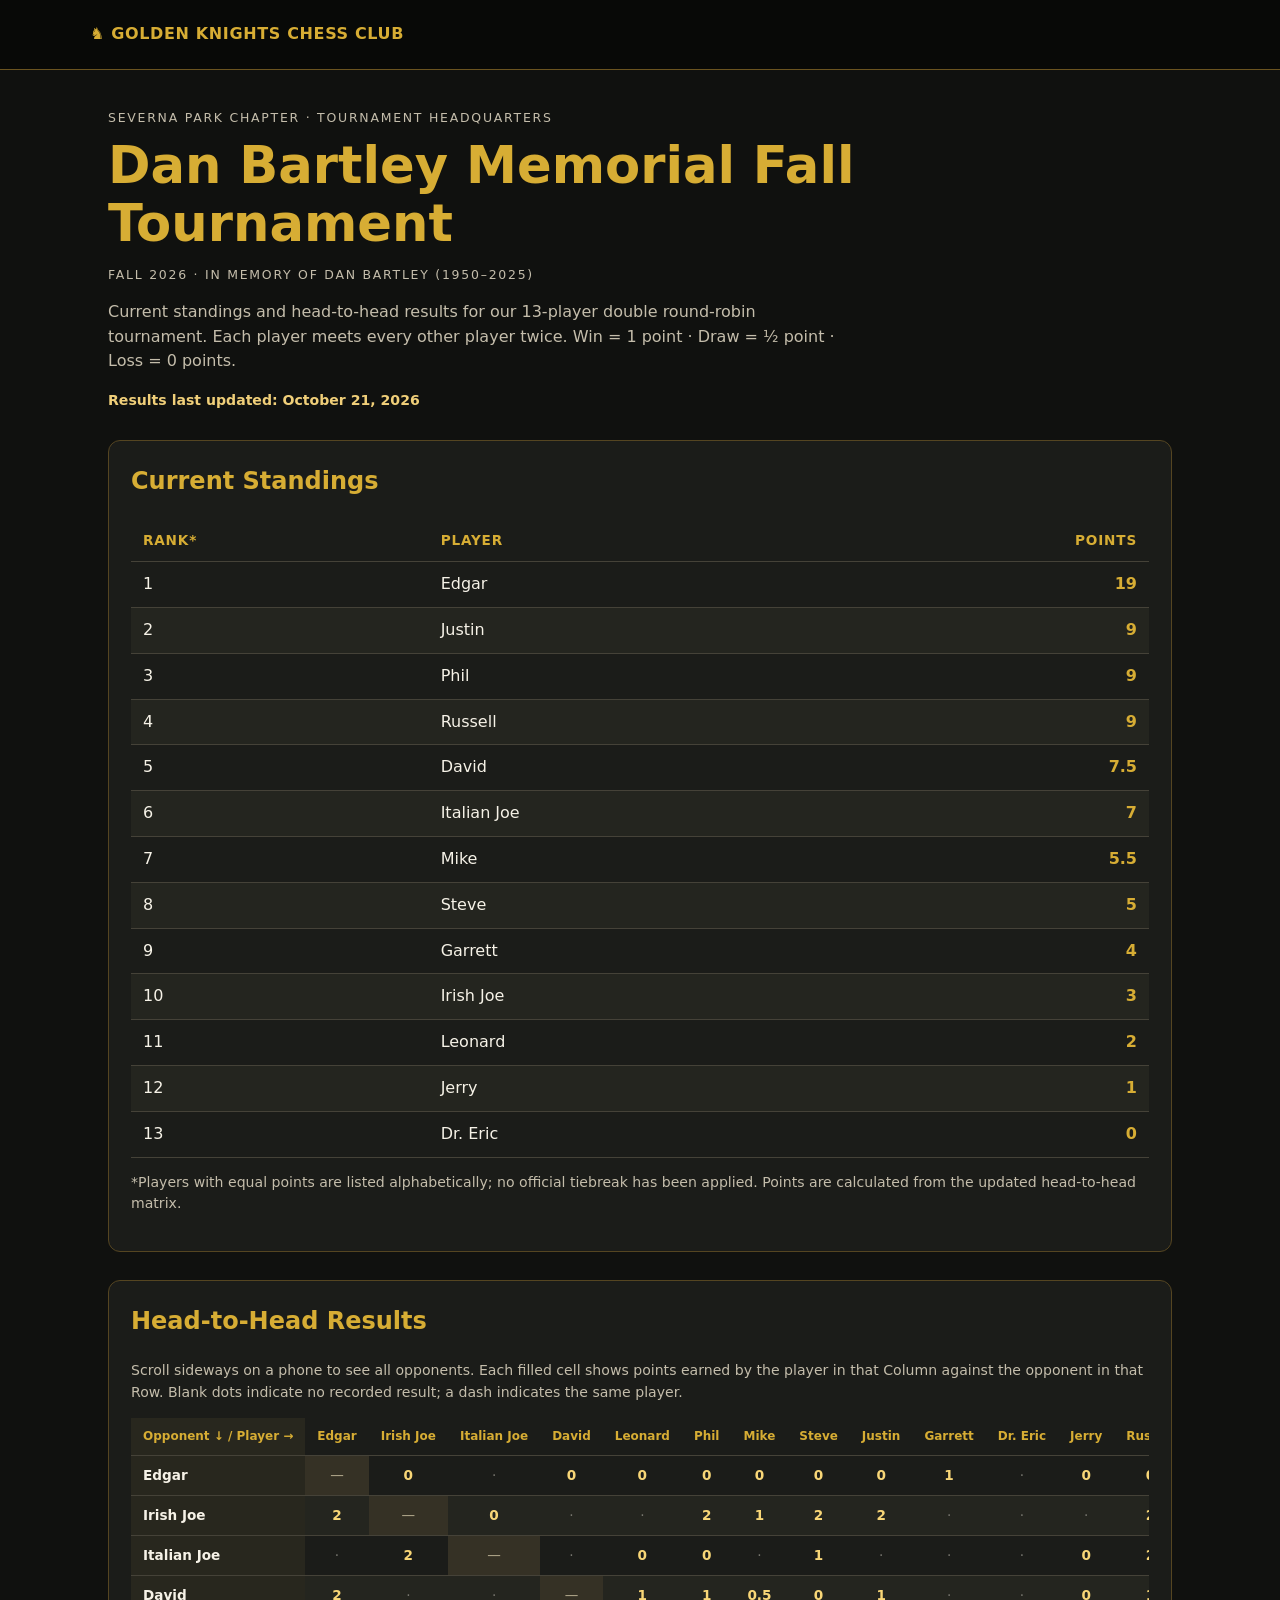
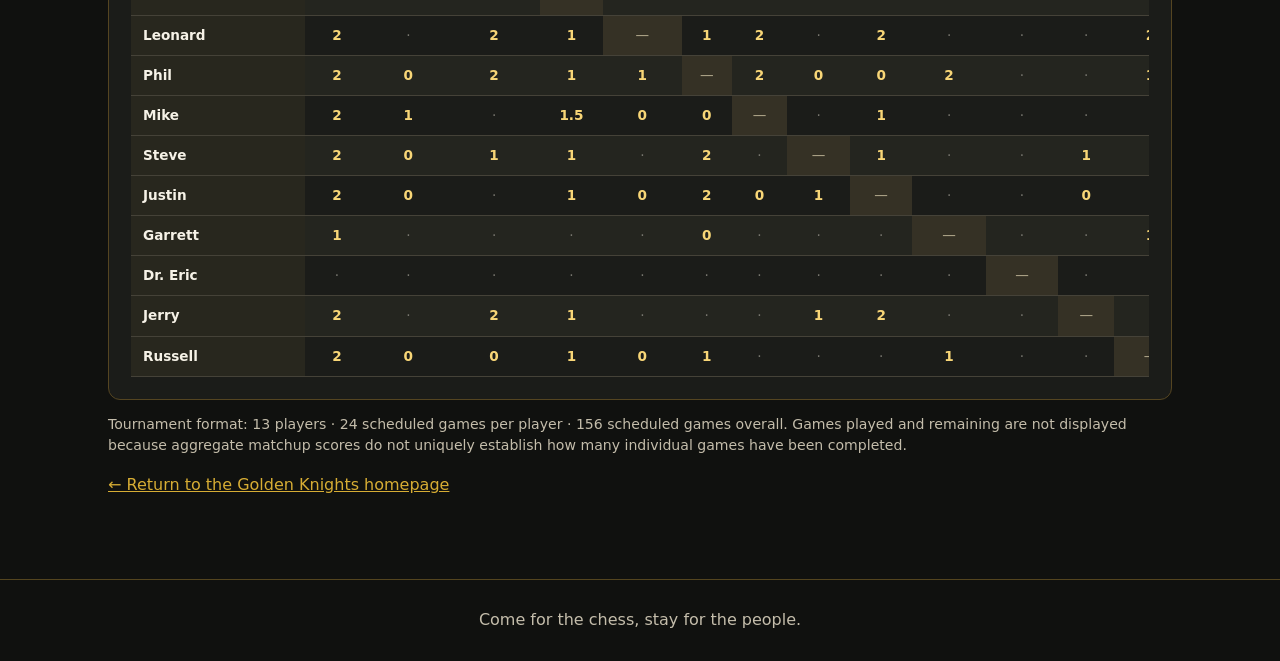
==== Dan Bartley Memorial Fall Tournament 2026.html @ ce702f4c "Add files via upload" ====
<!DOCTYPE html>
<!-- saved from url=(0085)file:///C:/Users/tbsof/Downloads/dan-bartley-memorial-fall-tournament-2026%20(2).html -->
<html lang="en"><head><meta http-equiv="Content-Type" content="text/html; charset=UTF-8"><meta content="width=device-width,initial-scale=1" name="viewport">
<title>Dan Bartley Memorial Fall Tournament 2026 | Golden Knights Chess Club</title>
<style>
:root{--gold:#d7ad34;--bg:#10110f;--panel:#1b1c19;--text:#f6f2e7;--muted:#c4bdab}
*{box-sizing:border-box}body{margin:0;background:var(--bg);color:var(--text);font:16px/1.55 system-ui,-apple-system,Arial,sans-serif}
a{color:var(--gold)}header{border-bottom:1px solid #6b5420;background:#080907;padding:22px max(20px,calc((100vw - 1100px)/2))}
header a{text-decoration:none;font-weight:700;letter-spacing:.04em}main{max-width:1100px;margin:auto;padding:38px 18px 65px}h1{font-size:clamp(2rem,5vw,3.2rem);margin:.2em 0;color:var(--gold);line-height:1.12}h2{color:var(--gold);margin-top:0}.eyebrow{color:var(--muted);text-transform:uppercase;letter-spacing:.14em;font-size:.78rem}.lead{color:var(--muted);max-width:750px}.panel{background:var(--panel);border:1px solid #554521;border-radius:12px;padding:22px;margin-top:28px}table{border-collapse:collapse;width:100%}th,td{border-bottom:1px solid #454238;padding:10px 12px;text-align:left}thead th{color:var(--gold);font-size:.85rem;text-transform:uppercase;letter-spacing:.06em}.num{text-align:right;font-weight:800;color:var(--gold)}tbody tr:nth-child(even){background:#24251f}.scroll{overflow-x:auto;-webkit-overflow-scrolling:touch}.matrix{width:max-content;min-width:100%;font-size:.85rem}.matrix th,.matrix td{padding:9px 12px;text-align:center;white-space:nowrap}.matrix th:first-child{position:sticky;left:0;background:#28271e;text-align:left;z-index:1;min-width:112px}.matrix thead th{font-size:.75rem;letter-spacing:0;text-transform:none}.matrix .diag{background:#353125;color:#b2a98d}.matrix .empty{color:#77766e}.matrix .result{font-weight:700;color:#f8d677}.note{color:var(--muted);font-size:.88rem}footer{text-align:center;border-top:1px solid #54451f;padding:28px 16px;color:var(--muted)}@media(max-width:550px){.panel{padding:15px}th,td{padding:9px}}
</style></head><body>
<header><a href="file:///C:/">♞ GOLDEN KNIGHTS CHESS CLUB</a></header>
<main><div class="eyebrow">Severna Park Chapter · Tournament headquarters</div><h1>Dan Bartley Memorial Fall Tournament</h1>
<p class="eyebrow">Fall 2026 · In memory of Dan Bartley (1950–2025)</p>
<p class="lead">Current standings and head-to-head results for our 13-player double round-robin tournament. Each player meets every other player twice. Win = 1 point · Draw = ½ point · Loss = 0 points.</p><p class="note" style="margin-top:8px;color:#f0cf79;font-weight:700">Results last updated: October 21, 2026</p>
<section class="panel"><h2>Current Standings</h2><div class="scroll"><table><thead><tr><th>Rank*</th><th>Player</th><th style="text-align:right">Points</th></tr></thead><tbody><tr><td>1</td><td>Edgar</td><td class="num">19</td></tr><tr><td>2</td><td>Justin</td><td class="num">9</td></tr><tr><td>3</td><td>Phil</td><td class="num">9</td></tr><tr><td>4</td><td>Russell</td><td class="num">9</td></tr><tr><td>5</td><td>David</td><td class="num">7.5</td></tr><tr><td>6</td><td>Italian Joe</td><td class="num">7</td></tr><tr><td>7</td><td>Mike</td><td class="num">5.5</td></tr><tr><td>8</td><td>Steve</td><td class="num">5</td></tr><tr><td>9</td><td>Garrett</td><td class="num">4</td></tr><tr><td>10</td><td>Irish Joe</td><td class="num">3</td></tr><tr><td>11</td><td>Leonard</td><td class="num">2</td></tr><tr><td>12</td><td>Jerry</td><td class="num">1</td></tr><tr><td>13</td><td>Dr. Eric</td><td class="num">0</td></tr></tbody></table></div><p class="note">*Players with equal points are listed alphabetically; no official tiebreak has been applied. Points are calculated from the updated head-to-head matrix.</p></section>
<section class="panel"><h2>Head-to-Head Results</h2><p class="note">Scroll sideways on a phone to see all opponents. Each filled cell shows points earned by the player in that Column against the opponent in that Row. Blank dots indicate no recorded result; a dash indicates the same player.</p><div class="scroll"><table class="matrix"><thead><tr><th>Opponent ↓ / Player →</th><th scope="col">Edgar</th><th scope="col">Irish Joe</th><th scope="col">Italian Joe</th><th scope="col">David</th><th scope="col">Leonard</th><th scope="col">Phil</th><th scope="col">Mike</th><th scope="col">Steve</th><th scope="col">Justin</th><th scope="col">Garrett</th><th scope="col">Dr. Eric</th><th scope="col">Jerry</th><th scope="col">Russell</th></tr></thead><tbody><tr><th scope="row">Edgar</th><td class="diag">—</td><td class="result">0</td><td class="empty">·</td><td class="result">0</td><td class="result">0</td><td class="result">0</td><td class="result">0</td><td class="result">0</td><td class="result">0</td><td class="result">1</td><td class="empty">·</td><td class="result">0</td><td class="result">0</td></tr><tr><th scope="row">Irish Joe</th><td class="result">2</td><td class="diag">—</td><td class="result">0</td><td class="empty">·</td><td class="empty">·</td><td class="result">2</td><td class="result">1</td><td class="result">2</td><td class="result">2</td><td class="empty">·</td><td class="empty">·</td><td class="empty">·</td><td class="result">2</td></tr><tr><th scope="row">Italian Joe</th><td class="empty">·</td><td class="result">2</td><td class="diag">—</td><td class="empty">·</td><td class="result">0</td><td class="result">0</td><td class="empty">·</td><td class="result">1</td><td class="empty">·</td><td class="empty">·</td><td class="empty">·</td><td class="result">0</td><td class="result">2</td></tr><tr><th scope="row">David</th><td class="result">2</td><td class="empty">·</td><td class="empty">·</td><td class="diag">—</td><td class="result">1</td><td class="result">1</td><td class="result">0.5</td><td class="result">0</td><td class="result">1</td><td class="empty">·</td><td class="empty">·</td><td class="result">0</td><td class="result">1</td></tr><tr><th scope="row">Leonard</th><td class="result">2</td><td class="empty">·</td><td class="result">2</td><td class="result">1</td><td class="diag">—</td><td class="result">1</td><td class="result">2</td><td class="empty">·</td><td class="result">2</td><td class="empty">·</td><td class="empty">·</td><td class="empty">·</td><td class="result">2</td></tr><tr><th scope="row">Phil</th><td class="result">2</td><td class="result">0</td><td class="result">2</td><td class="result">1</td><td class="result">1</td><td class="diag">—</td><td class="result">2</td><td class="result">0</td><td class="result">0</td><td class="result">2</td><td class="empty">·</td><td class="empty">·</td><td class="result">1</td></tr><tr><th scope="row">Mike</th><td class="result">2</td><td class="result">1</td><td class="empty">·</td><td class="result">1.5</td><td class="result">0</td><td class="result">0</td><td class="diag">—</td><td class="empty">·</td><td class="result">1</td><td class="empty">·</td><td class="empty">·</td><td class="empty">·</td><td class="empty">·</td></tr><tr><th scope="row">Steve</th><td class="result">2</td><td class="result">0</td><td class="result">1</td><td class="result">1</td><td class="empty">·</td><td class="result">2</td><td class="empty">·</td><td class="diag">—</td><td class="result">1</td><td class="empty">·</td><td class="empty">·</td><td class="result">1</td><td class="empty">·</td></tr><tr><th scope="row">Justin</th><td class="result">2</td><td class="result">0</td><td class="empty">·</td><td class="result">1</td><td class="result">0</td><td class="result">2</td><td class="result">0</td><td class="result">1</td><td class="diag">—</td><td class="empty">·</td><td class="empty">·</td><td class="result">0</td><td class="empty">·</td></tr><tr><th scope="row">Garrett</th><td class="result">1</td><td class="empty">·</td><td class="empty">·</td><td class="empty">·</td><td class="empty">·</td><td class="result">0</td><td class="empty">·</td><td class="empty">·</td><td class="empty">·</td><td class="diag">—</td><td class="empty">·</td><td class="empty">·</td><td class="result">1</td></tr><tr><th scope="row">Dr. Eric</th><td class="empty">·</td><td class="empty">·</td><td class="empty">·</td><td class="empty">·</td><td class="empty">·</td><td class="empty">·</td><td class="empty">·</td><td class="empty">·</td><td class="empty">·</td><td class="empty">·</td><td class="diag">—</td><td class="empty">·</td><td class="empty">·</td></tr><tr><th scope="row">Jerry</th><td class="result">2</td><td class="empty">·</td><td class="result">2</td><td class="result">1</td><td class="empty">·</td><td class="empty">·</td><td class="empty">·</td><td class="result">1</td><td class="result">2</td><td class="empty">·</td><td class="empty">·</td><td class="diag">—</td><td class="empty">·</td></tr><tr><th scope="row">Russell</th><td class="result">2</td><td class="result">0</td><td class="result">0</td><td class="result">1</td><td class="result">0</td><td class="result">1</td><td class="empty">·</td><td class="empty">·</td><td class="empty">·</td><td class="result">1</td><td class="empty">·</td><td class="empty">·</td><td class="diag">—</td></tr></tbody></table></div></section>
<p class="note">Tournament format: 13 players · 24 scheduled games per player · 156 scheduled games overall. Games played and remaining are not displayed because aggregate matchup scores do not uniquely establish how many individual games have been completed.</p>
<p><a href="file:///C:/">← Return to the Golden Knights homepage</a></p></main><footer>Come for the chess, stay for the people.</footer>
</body></html>
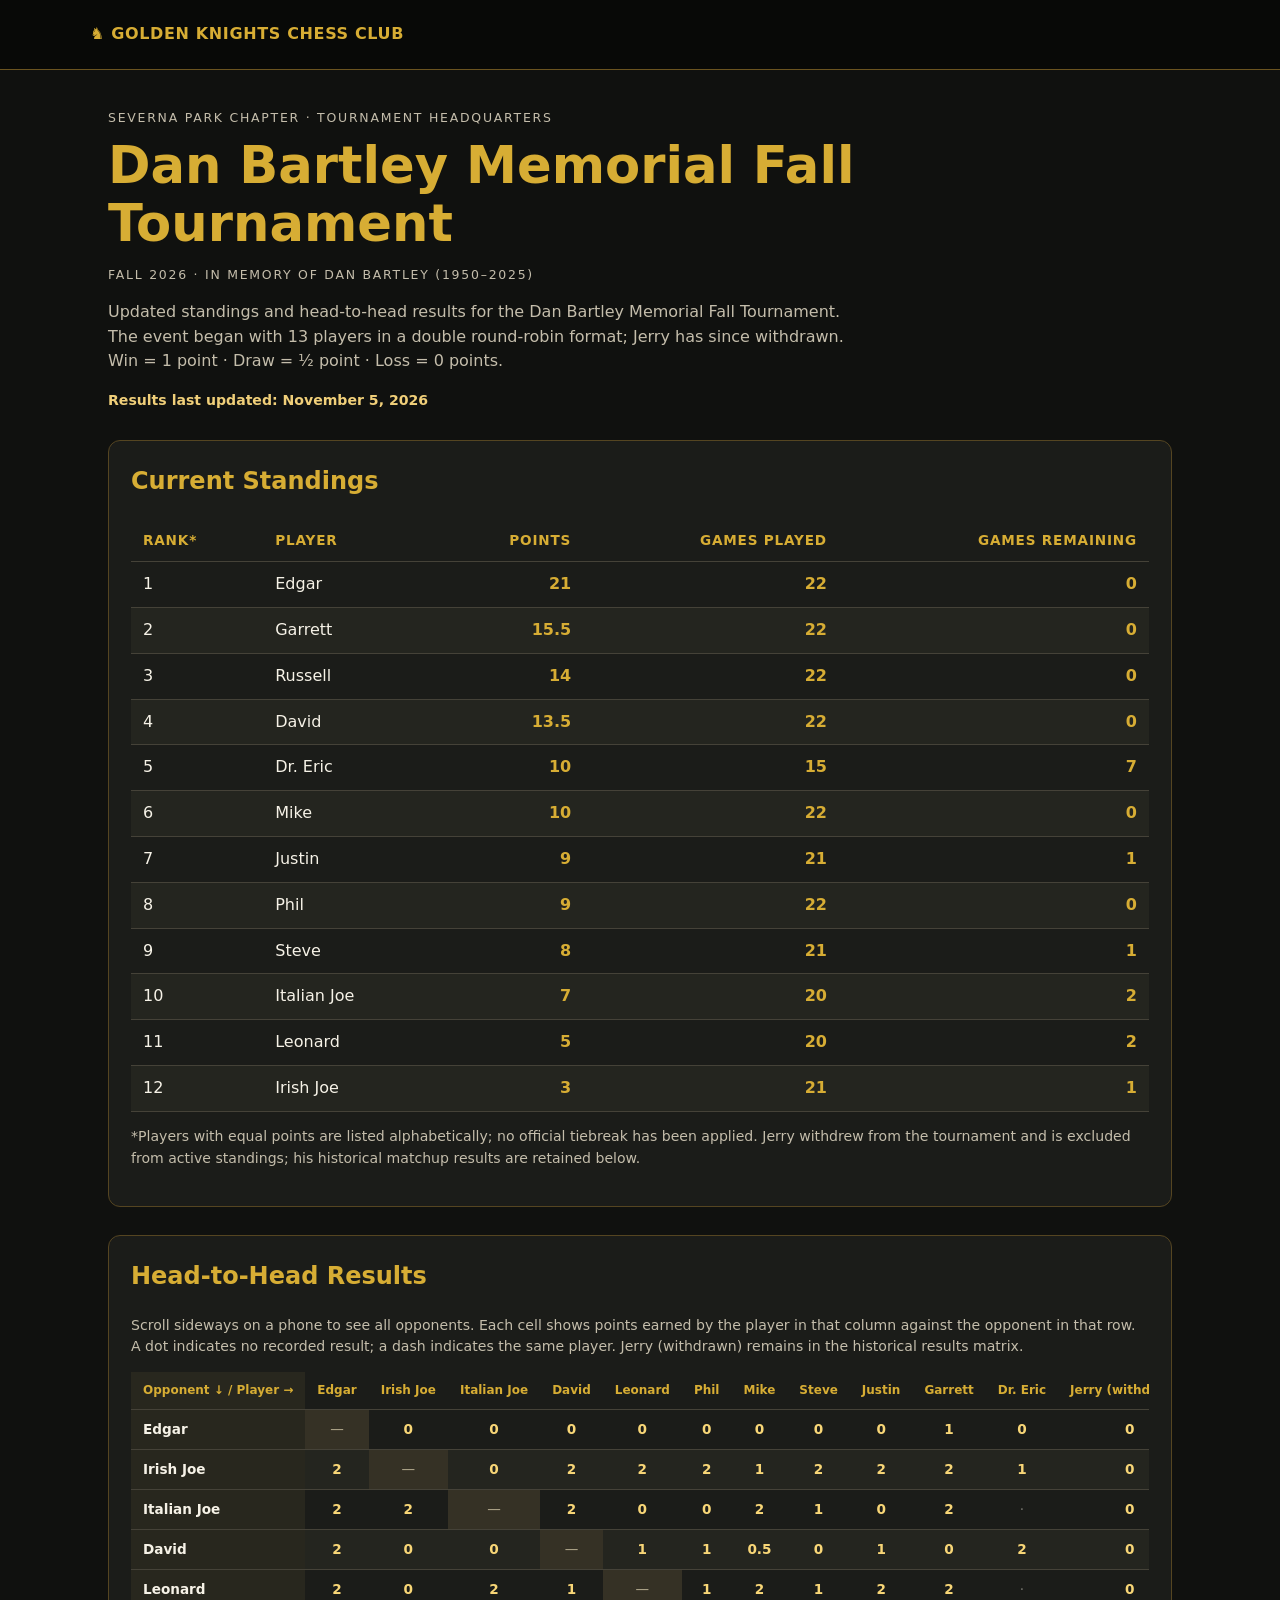
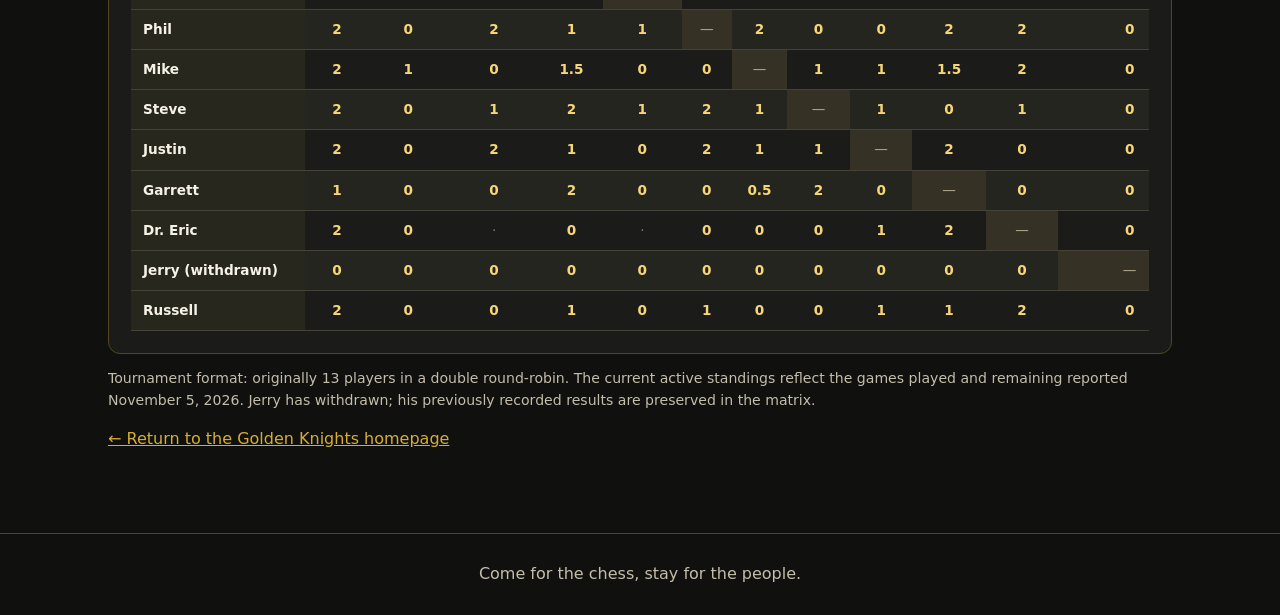
==== commit ac671007: "Add files via upload" ====
--- a/Dan Bartley Memorial Fall Tournament 2026.html
+++ b/Dan Bartley Memorial Fall Tournament 2026.html
@@ -1,5 +1,5 @@
 <!DOCTYPE html>
-<!-- saved from url=(0085)file:///C:/Users/tbsof/Downloads/dan-bartley-memorial-fall-tournament-2026%20(2).html -->
+<!-- saved from url=(0085)file:///C:/Users/tbsof/Downloads/dan-bartley-memorial-fall-tournament-2026%20(6).html -->
 <html lang="en"><head><meta http-equiv="Content-Type" content="text/html; charset=UTF-8"><meta content="width=device-width,initial-scale=1" name="viewport">
 <title>Dan Bartley Memorial Fall Tournament 2026 | Golden Knights Chess Club</title>
 <style>
@@ -11,9 +11,9 @@
 <header><a href="file:///C:/">♞ GOLDEN KNIGHTS CHESS CLUB</a></header>
 <main><div class="eyebrow">Severna Park Chapter · Tournament headquarters</div><h1>Dan Bartley Memorial Fall Tournament</h1>
 <p class="eyebrow">Fall 2026 · In memory of Dan Bartley (1950–2025)</p>
-<p class="lead">Current standings and head-to-head results for our 13-player double round-robin tournament. Each player meets every other player twice. Win = 1 point · Draw = ½ point · Loss = 0 points.</p><p class="note" style="margin-top:8px;color:#f0cf79;font-weight:700">Results last updated: October 21, 2026</p>
-<section class="panel"><h2>Current Standings</h2><div class="scroll"><table><thead><tr><th>Rank*</th><th>Player</th><th style="text-align:right">Points</th></tr></thead><tbody><tr><td>1</td><td>Edgar</td><td class="num">19</td></tr><tr><td>2</td><td>Justin</td><td class="num">9</td></tr><tr><td>3</td><td>Phil</td><td class="num">9</td></tr><tr><td>4</td><td>Russell</td><td class="num">9</td></tr><tr><td>5</td><td>David</td><td class="num">7.5</td></tr><tr><td>6</td><td>Italian Joe</td><td class="num">7</td></tr><tr><td>7</td><td>Mike</td><td class="num">5.5</td></tr><tr><td>8</td><td>Steve</td><td class="num">5</td></tr><tr><td>9</td><td>Garrett</td><td class="num">4</td></tr><tr><td>10</td><td>Irish Joe</td><td class="num">3</td></tr><tr><td>11</td><td>Leonard</td><td class="num">2</td></tr><tr><td>12</td><td>Jerry</td><td class="num">1</td></tr><tr><td>13</td><td>Dr. Eric</td><td class="num">0</td></tr></tbody></table></div><p class="note">*Players with equal points are listed alphabetically; no official tiebreak has been applied. Points are calculated from the updated head-to-head matrix.</p></section>
-<section class="panel"><h2>Head-to-Head Results</h2><p class="note">Scroll sideways on a phone to see all opponents. Each filled cell shows points earned by the player in that Column against the opponent in that Row. Blank dots indicate no recorded result; a dash indicates the same player.</p><div class="scroll"><table class="matrix"><thead><tr><th>Opponent ↓ / Player →</th><th scope="col">Edgar</th><th scope="col">Irish Joe</th><th scope="col">Italian Joe</th><th scope="col">David</th><th scope="col">Leonard</th><th scope="col">Phil</th><th scope="col">Mike</th><th scope="col">Steve</th><th scope="col">Justin</th><th scope="col">Garrett</th><th scope="col">Dr. Eric</th><th scope="col">Jerry</th><th scope="col">Russell</th></tr></thead><tbody><tr><th scope="row">Edgar</th><td class="diag">—</td><td class="result">0</td><td class="empty">·</td><td class="result">0</td><td class="result">0</td><td class="result">0</td><td class="result">0</td><td class="result">0</td><td class="result">0</td><td class="result">1</td><td class="empty">·</td><td class="result">0</td><td class="result">0</td></tr><tr><th scope="row">Irish Joe</th><td class="result">2</td><td class="diag">—</td><td class="result">0</td><td class="empty">·</td><td class="empty">·</td><td class="result">2</td><td class="result">1</td><td class="result">2</td><td class="result">2</td><td class="empty">·</td><td class="empty">·</td><td class="empty">·</td><td class="result">2</td></tr><tr><th scope="row">Italian Joe</th><td class="empty">·</td><td class="result">2</td><td class="diag">—</td><td class="empty">·</td><td class="result">0</td><td class="result">0</td><td class="empty">·</td><td class="result">1</td><td class="empty">·</td><td class="empty">·</td><td class="empty">·</td><td class="result">0</td><td class="result">2</td></tr><tr><th scope="row">David</th><td class="result">2</td><td class="empty">·</td><td class="empty">·</td><td class="diag">—</td><td class="result">1</td><td class="result">1</td><td class="result">0.5</td><td class="result">0</td><td class="result">1</td><td class="empty">·</td><td class="empty">·</td><td class="result">0</td><td class="result">1</td></tr><tr><th scope="row">Leonard</th><td class="result">2</td><td class="empty">·</td><td class="result">2</td><td class="result">1</td><td class="diag">—</td><td class="result">1</td><td class="result">2</td><td class="empty">·</td><td class="result">2</td><td class="empty">·</td><td class="empty">·</td><td class="empty">·</td><td class="result">2</td></tr><tr><th scope="row">Phil</th><td class="result">2</td><td class="result">0</td><td class="result">2</td><td class="result">1</td><td class="result">1</td><td class="diag">—</td><td class="result">2</td><td class="result">0</td><td class="result">0</td><td class="result">2</td><td class="empty">·</td><td class="empty">·</td><td class="result">1</td></tr><tr><th scope="row">Mike</th><td class="result">2</td><td class="result">1</td><td class="empty">·</td><td class="result">1.5</td><td class="result">0</td><td class="result">0</td><td class="diag">—</td><td class="empty">·</td><td class="result">1</td><td class="empty">·</td><td class="empty">·</td><td class="empty">·</td><td class="empty">·</td></tr><tr><th scope="row">Steve</th><td class="result">2</td><td class="result">0</td><td class="result">1</td><td class="result">1</td><td class="empty">·</td><td class="result">2</td><td class="empty">·</td><td class="diag">—</td><td class="result">1</td><td class="empty">·</td><td class="empty">·</td><td class="result">1</td><td class="empty">·</td></tr><tr><th scope="row">Justin</th><td class="result">2</td><td class="result">0</td><td class="empty">·</td><td class="result">1</td><td class="result">0</td><td class="result">2</td><td class="result">0</td><td class="result">1</td><td class="diag">—</td><td class="empty">·</td><td class="empty">·</td><td class="result">0</td><td class="empty">·</td></tr><tr><th scope="row">Garrett</th><td class="result">1</td><td class="empty">·</td><td class="empty">·</td><td class="empty">·</td><td class="empty">·</td><td class="result">0</td><td class="empty">·</td><td class="empty">·</td><td class="empty">·</td><td class="diag">—</td><td class="empty">·</td><td class="empty">·</td><td class="result">1</td></tr><tr><th scope="row">Dr. Eric</th><td class="empty">·</td><td class="empty">·</td><td class="empty">·</td><td class="empty">·</td><td class="empty">·</td><td class="empty">·</td><td class="empty">·</td><td class="empty">·</td><td class="empty">·</td><td class="empty">·</td><td class="diag">—</td><td class="empty">·</td><td class="empty">·</td></tr><tr><th scope="row">Jerry</th><td class="result">2</td><td class="empty">·</td><td class="result">2</td><td class="result">1</td><td class="empty">·</td><td class="empty">·</td><td class="empty">·</td><td class="result">1</td><td class="result">2</td><td class="empty">·</td><td class="empty">·</td><td class="diag">—</td><td class="empty">·</td></tr><tr><th scope="row">Russell</th><td class="result">2</td><td class="result">0</td><td class="result">0</td><td class="result">1</td><td class="result">0</td><td class="result">1</td><td class="empty">·</td><td class="empty">·</td><td class="empty">·</td><td class="result">1</td><td class="empty">·</td><td class="empty">·</td><td class="diag">—</td></tr></tbody></table></div></section>
-<p class="note">Tournament format: 13 players · 24 scheduled games per player · 156 scheduled games overall. Games played and remaining are not displayed because aggregate matchup scores do not uniquely establish how many individual games have been completed.</p>
+<p class="lead">Updated standings and head-to-head results for the Dan Bartley Memorial Fall Tournament. The event began with 13 players in a double round-robin format; Jerry has since withdrawn. Win = 1 point · Draw = ½ point · Loss = 0 points.</p><p class="note" style="margin-top:8px;color:#f0cf79;font-weight:700">Results last updated: November 5, 2026</p>
+<section class="panel"><h2>Current Standings</h2><div class="scroll"><table><thead><tr><th>Rank*</th><th>Player</th><th style="text-align:right">Points</th><th style="text-align:right">Games Played</th><th style="text-align:right">Games Remaining</th></tr></thead><tbody><tr><td>1</td><td>Edgar</td><td class="num">21</td><td class="num">22</td><td class="num">0</td></tr><tr><td>2</td><td>Garrett</td><td class="num">15.5</td><td class="num">22</td><td class="num">0</td></tr><tr><td>3</td><td>Russell</td><td class="num">14</td><td class="num">22</td><td class="num">0</td></tr><tr><td>4</td><td>David</td><td class="num">13.5</td><td class="num">22</td><td class="num">0</td></tr><tr><td>5</td><td>Dr. Eric</td><td class="num">10</td><td class="num">15</td><td class="num">7</td></tr><tr><td>6</td><td>Mike</td><td class="num">10</td><td class="num">22</td><td class="num">0</td></tr><tr><td>7</td><td>Justin</td><td class="num">9</td><td class="num">21</td><td class="num">1</td></tr><tr><td>8</td><td>Phil</td><td class="num">9</td><td class="num">22</td><td class="num">0</td></tr><tr><td>9</td><td>Steve</td><td class="num">8</td><td class="num">21</td><td class="num">1</td></tr><tr><td>10</td><td>Italian Joe</td><td class="num">7</td><td class="num">20</td><td class="num">2</td></tr><tr><td>11</td><td>Leonard</td><td class="num">5</td><td class="num">20</td><td class="num">2</td></tr><tr><td>12</td><td>Irish Joe</td><td class="num">3</td><td class="num">21</td><td class="num">1</td></tr></tbody></table></div><p class="note">*Players with equal points are listed alphabetically; no official tiebreak has been applied. Jerry withdrew from the tournament and is excluded from active standings; his historical matchup results are retained below.</p></section>
+<section class="panel"><h2>Head-to-Head Results</h2><p class="note">Scroll sideways on a phone to see all opponents. Each cell shows points earned by the player in that column against the opponent in that row. A dot indicates no recorded result; a dash indicates the same player. Jerry (withdrawn) remains in the historical results matrix.</p><div class="scroll"><table class="matrix"><thead><tr><th>Opponent ↓ / Player →</th><th scope="col">Edgar</th><th scope="col">Irish Joe</th><th scope="col">Italian Joe</th><th scope="col">David</th><th scope="col">Leonard</th><th scope="col">Phil</th><th scope="col">Mike</th><th scope="col">Steve</th><th scope="col">Justin</th><th scope="col">Garrett</th><th scope="col">Dr. Eric</th><th scope="col">Jerry (withdrawn)</th><th scope="col">Russell</th></tr></thead><tbody><tr><th scope="row">Edgar</th><td class="diag">—</td><td class="result">0</td><td class="result">0</td><td class="result">0</td><td class="result">0</td><td class="result">0</td><td class="result">0</td><td class="result">0</td><td class="result">0</td><td class="result">1</td><td class="result">0</td><td class="result">0</td><td class="result">0</td></tr><tr><th scope="row">Irish Joe</th><td class="result">2</td><td class="diag">—</td><td class="result">0</td><td class="result">2</td><td class="result">2</td><td class="result">2</td><td class="result">1</td><td class="result">2</td><td class="result">2</td><td class="result">2</td><td class="result">1</td><td class="result">0</td><td class="result">2</td></tr><tr><th scope="row">Italian Joe</th><td class="result">2</td><td class="result">2</td><td class="diag">—</td><td class="result">2</td><td class="result">0</td><td class="result">0</td><td class="result">2</td><td class="result">1</td><td class="result">0</td><td class="result">2</td><td class="empty">·</td><td class="result">0</td><td class="result">2</td></tr><tr><th scope="row">David</th><td class="result">2</td><td class="result">0</td><td class="result">0</td><td class="diag">—</td><td class="result">1</td><td class="result">1</td><td class="result">0.5</td><td class="result">0</td><td class="result">1</td><td class="result">0</td><td class="result">2</td><td class="result">0</td><td class="result">1</td></tr><tr><th scope="row">Leonard</th><td class="result">2</td><td class="result">0</td><td class="result">2</td><td class="result">1</td><td class="diag">—</td><td class="result">1</td><td class="result">2</td><td class="result">1</td><td class="result">2</td><td class="result">2</td><td class="empty">·</td><td class="result">0</td><td class="result">2</td></tr><tr><th scope="row">Phil</th><td class="result">2</td><td class="result">0</td><td class="result">2</td><td class="result">1</td><td class="result">1</td><td class="diag">—</td><td class="result">2</td><td class="result">0</td><td class="result">0</td><td class="result">2</td><td class="result">2</td><td class="result">0</td><td class="result">1</td></tr><tr><th scope="row">Mike</th><td class="result">2</td><td class="result">1</td><td class="result">0</td><td class="result">1.5</td><td class="result">0</td><td class="result">0</td><td class="diag">—</td><td class="result">1</td><td class="result">1</td><td class="result">1.5</td><td class="result">2</td><td class="result">0</td><td class="result">2</td></tr><tr><th scope="row">Steve</th><td class="result">2</td><td class="result">0</td><td class="result">1</td><td class="result">2</td><td class="result">1</td><td class="result">2</td><td class="result">1</td><td class="diag">—</td><td class="result">1</td><td class="result">0</td><td class="result">1</td><td class="result">0</td><td class="result">2</td></tr><tr><th scope="row">Justin</th><td class="result">2</td><td class="result">0</td><td class="result">2</td><td class="result">1</td><td class="result">0</td><td class="result">2</td><td class="result">1</td><td class="result">1</td><td class="diag">—</td><td class="result">2</td><td class="result">0</td><td class="result">0</td><td class="result">1</td></tr><tr><th scope="row">Garrett</th><td class="result">1</td><td class="result">0</td><td class="result">0</td><td class="result">2</td><td class="result">0</td><td class="result">0</td><td class="result">0.5</td><td class="result">2</td><td class="result">0</td><td class="diag">—</td><td class="result">0</td><td class="result">0</td><td class="result">1</td></tr><tr><th scope="row">Dr. Eric</th><td class="result">2</td><td class="result">0</td><td class="empty">·</td><td class="result">0</td><td class="empty">·</td><td class="result">0</td><td class="result">0</td><td class="result">0</td><td class="result">1</td><td class="result">2</td><td class="diag">—</td><td class="result">0</td><td class="result">0</td></tr><tr><th scope="row">Jerry (withdrawn)</th><td class="result">0</td><td class="result">0</td><td class="result">0</td><td class="result">0</td><td class="result">0</td><td class="result">0</td><td class="result">0</td><td class="result">0</td><td class="result">0</td><td class="result">0</td><td class="result">0</td><td class="diag">—</td><td class="result">0</td></tr><tr><th scope="row">Russell</th><td class="result">2</td><td class="result">0</td><td class="result">0</td><td class="result">1</td><td class="result">0</td><td class="result">1</td><td class="result">0</td><td class="result">0</td><td class="result">1</td><td class="result">1</td><td class="result">2</td><td class="result">0</td><td class="diag">—</td></tr></tbody></table></div></section>
+<p class="note">Tournament format: originally 13 players in a double round-robin. The current active standings reflect the games played and remaining reported November 5, 2026. Jerry has withdrawn; his previously recorded results are preserved in the matrix.</p>
 <p><a href="file:///C:/">← Return to the Golden Knights homepage</a></p></main><footer>Come for the chess, stay for the people.</footer>
 </body></html>
